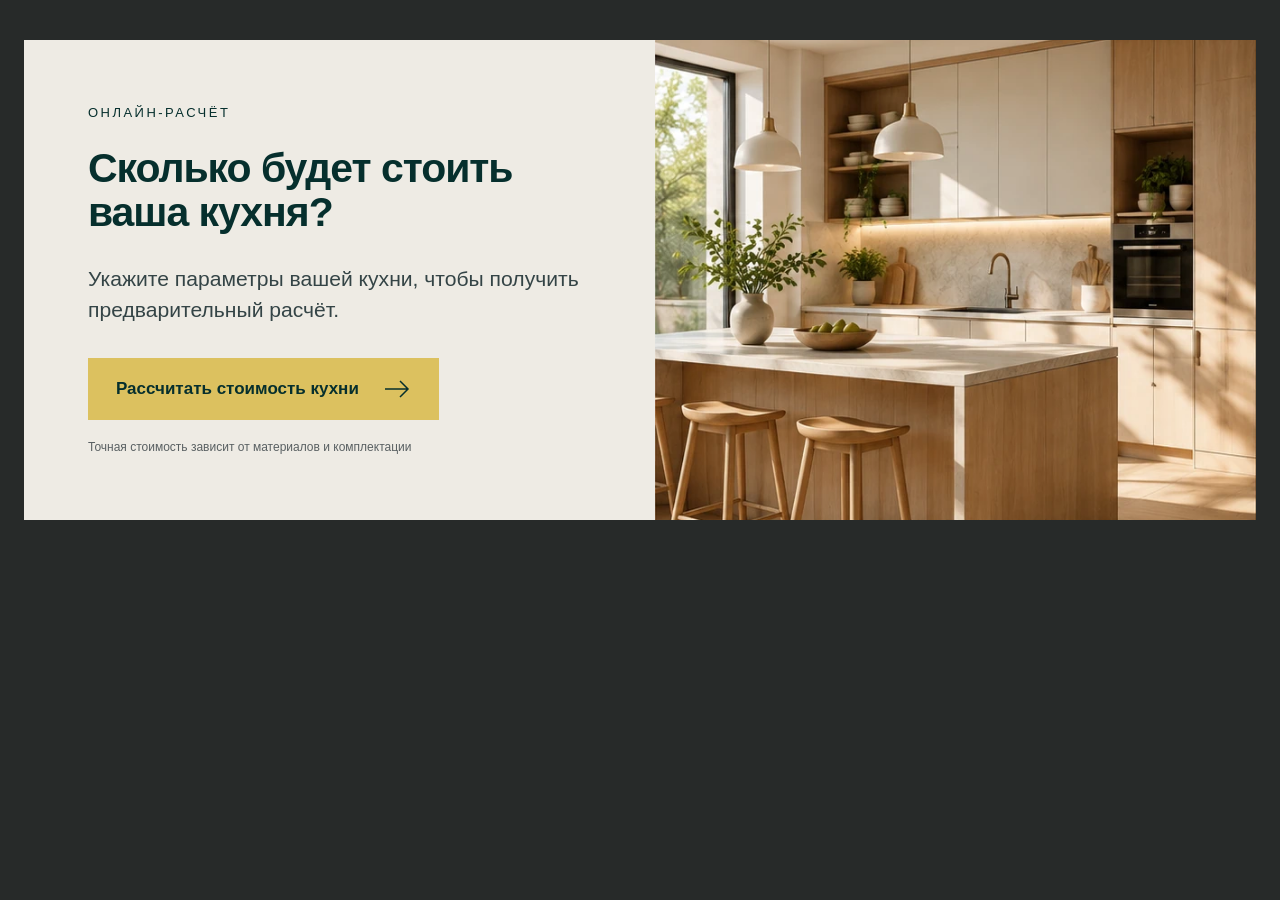
==== kitchen-calculator/index.html @ 4f3a74c7 "Add kitchen calculator CTA with responsive layout and WebP image" ====
<!doctype html><html lang="ru"><head><meta charset="utf-8"><meta name="viewport" content="width=device-width,initial-scale=1"><title>Расчёт кухни — Розмарин</title><link rel="stylesheet" href="style.css"><script src="script.js" defer></script><style>body{margin:0;background:#272a29;padding:40px 24px}main{max-width:1440px;margin:auto}@media(max-width:760px){body{padding:0}}</style></head><body><main><section class="rm-kitchen" aria-label="Расчёт стоимости кухни">
  <div class="rm-kitchen__content">
    <p class="rm-kitchen__eyebrow">Онлайн-расчёт</p>
    <h2 class="rm-kitchen__title">Сколько будет стоить ваша кухня?</h2>
    <p class="rm-kitchen__text">Укажите параметры вашей кухни, чтобы получить предварительный расчёт.</p>
    <button class="rm-kitchen__button" type="button" data-kitchen-open="kitchen-calculator-popup" aria-haspopup="dialog" aria-controls="kitchen-calculator-popup">
      <span>Рассчитать стоимость кухни</span>
      <svg width="28" height="24" viewBox="0 0 28 24" fill="none" aria-hidden="true"><path d="M2 12h23M17 4l8 8-8 8" stroke="currentColor" stroke-width="1.5"/></svg>
    </button>
    <p class="rm-kitchen__note">Точная стоимость зависит от материалов и комплектации</p>
  </div>
  <div class="rm-kitchen__visual">
    <img class="rm-kitchen__image skiplazy" src="images/kitchen.webp" width="666" height="550" alt="Светлая кухня с деревянными фасадами и островом" loading="lazy" decoding="async">
  </div>
</section>
<dialog id="kitchen-calculator-popup" class="rm-kitchen-dialog" aria-labelledby="kitchen-dialog-title">
  <div class="rm-kitchen-dialog__header"><h2 id="kitchen-dialog-title" class="rm-kitchen-dialog__title">Расчёт стоимости кухни</h2><button type="button" class="rm-kitchen-dialog__close" data-kitchen-close aria-label="Закрыть окно" autofocus>×</button></div>
  <!-- Replace this demo paragraph with your existing kitchen calculator. -->
  <p>Демонстрация всплывающего окна. При установке сюда подключается ваш действующий калькулятор кухни.</p>
</dialog></main></body></html>
---- kitchen-calculator/style.css ----
.rm-kitchen{--rk-ink:#062f2d;--rk-bg:#eeebe4;--rk-gold:#dcc15f;display:grid;grid-template-columns:1.05fr 1fr;width:100%;background:var(--rk-bg);color:var(--rk-ink);font-family:Arial,Helvetica,sans-serif;line-height:1.4}
.rm-kitchen,.rm-kitchen *{box-sizing:border-box}
.rm-kitchen__content{padding:clamp(32px,5vw,72px);align-self:center;min-width:0}
.rm-kitchen__eyebrow{margin:0 0 24px;font-size:13px;font-weight:400;letter-spacing:.19em;text-transform:uppercase}
.rm-kitchen__title{margin:0;font-size:clamp(30px,3.2vw,52px);font-weight:700;line-height:1.08;letter-spacing:-.025em;max-width:620px;color:var(--rk-ink)}
.rm-kitchen__text{margin:28px 0 32px;max-width:510px;font-size:clamp(17px,1.65vw,22px);line-height:1.5;color:#344446}
.rm-kitchen__button{display:inline-flex;justify-content:space-between;align-items:center;gap:24px;max-width:100%;min-height:62px;padding:17px 28px;border:0;border-radius:0;background:var(--rk-gold);color:var(--rk-ink);font:600 17px/1.35 Arial,Helvetica,sans-serif;text-align:left;cursor:pointer;transition:background .2s ease}
.rm-kitchen__button svg{flex:0 0 28px}
.rm-kitchen__button:focus-visible{outline:3px solid var(--rk-ink);outline-offset:4px}
.rm-kitchen__note{margin:18px 0 0;max-width:510px;color:#596062;font-size:12px;line-height:1.5}
.rm-kitchen__visual{position:relative;min-height:460px;overflow:hidden;background:#c3b197}
.rm-kitchen__image{position:absolute;inset:0;display:block;width:100%;height:100%;object-fit:cover;object-position:center}
@media(hover:hover){.rm-kitchen__button:hover{background:#e5cd77}}
@media(max-width:1050px) and (min-width:761px){.rm-kitchen__content{padding:32px}.rm-kitchen__button{padding:16px 20px;font-size:15px;gap:16px}.rm-kitchen__visual{min-height:440px}}
@media(max-width:760px){.rm-kitchen{grid-template-columns:minmax(0,1fr)}.rm-kitchen__visual{grid-row:1;min-height:0;aspect-ratio:1.5}.rm-kitchen__image{object-position:center 55%}.rm-kitchen__content{padding:28px 24px 30px}.rm-kitchen__eyebrow{font-size:11px;margin-bottom:18px}.rm-kitchen__title{font-size:clamp(28px,6.7vw,40px);max-width:510px}.rm-kitchen__text{font-size:17px;margin:20px 0 28px}.rm-kitchen__button{width:100%;padding:17px 20px;font-size:15px;gap:12px}.rm-kitchen__note{margin-top:16px;font-size:12px}}
@media(prefers-reduced-motion:reduce){.rm-kitchen__button{transition:none}}
/* Optional native dialog; only applies to this block's popup. */
.rm-kitchen-dialog{box-sizing:border-box;width:min(720px,calc(100% - 32px));max-height:calc(100dvh - 32px);padding:32px;border:0;background:#eeebe4;color:#062f2d;font:16px/1.5 Arial,Helvetica,sans-serif;overflow:auto}
.rm-kitchen-dialog::backdrop{background:rgba(0,20,18,.7)}
.rm-kitchen-dialog__header{display:flex;align-items:flex-start;justify-content:space-between;gap:20px;margin-bottom:24px}
.rm-kitchen-dialog__title{margin:0;font-size:26px;line-height:1.2}
.rm-kitchen-dialog__close{flex:0 0 44px;width:44px;height:44px;padding:0;border:1px solid #a9aaa1;background:transparent;color:inherit;font:28px/1 Arial,sans-serif;cursor:pointer}
.rm-kitchen-dialog__close:focus-visible{outline:2px solid #062f2d;outline-offset:3px}
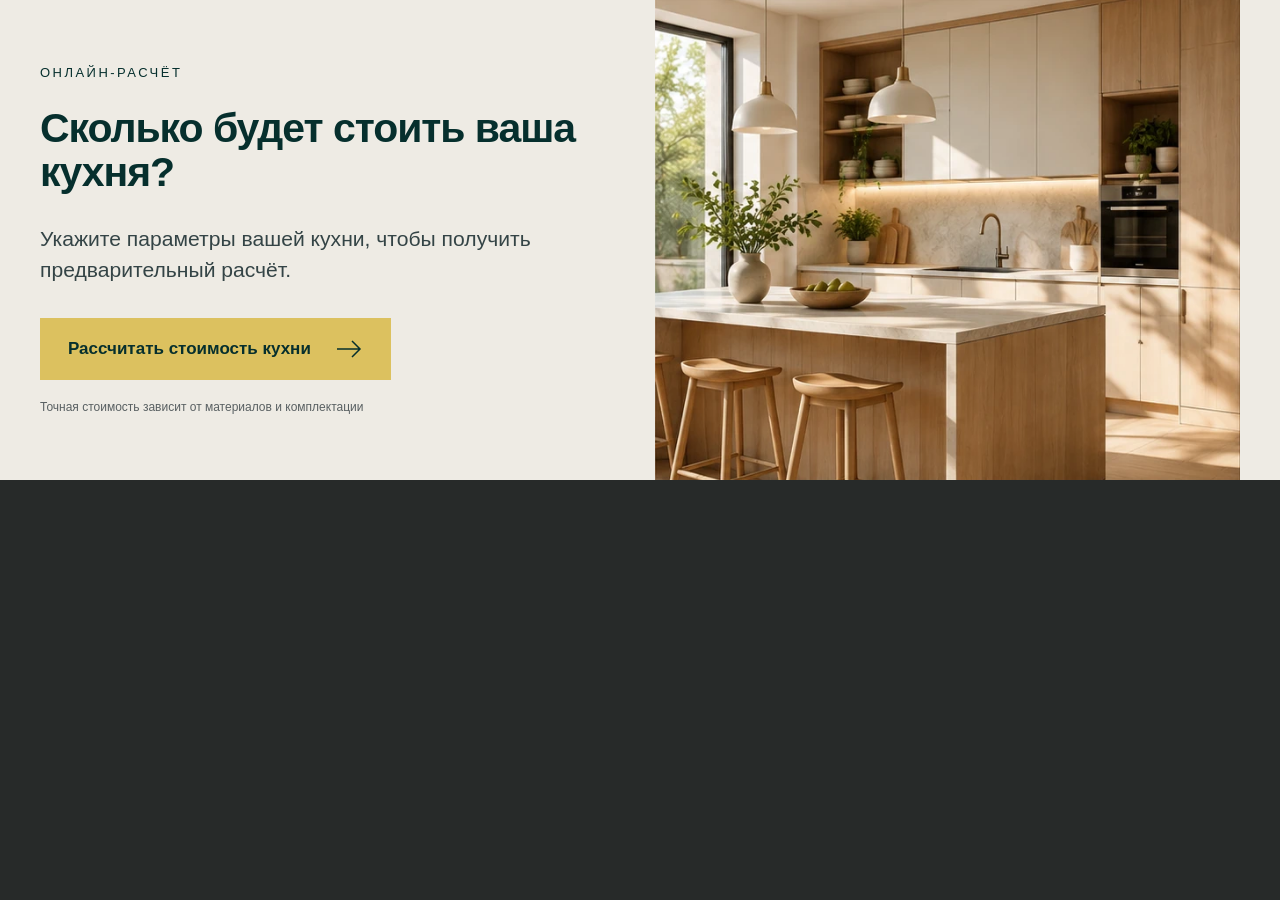
==== commit cbc420c4: "Align kitchen CTA content with catalog container on full-width background" ====
--- a/kitchen-calculator/index.html
+++ b/kitchen-calculator/index.html
@@ -1,4 +1,5 @@
-<!doctype html><html lang="ru"><head><meta charset="utf-8"><meta name="viewport" content="width=device-width,initial-scale=1"><title>Расчёт кухни — Розмарин</title><link rel="stylesheet" href="style.css"><script src="script.js" defer></script><style>body{margin:0;background:#272a29;padding:40px 24px}main{max-width:1440px;margin:auto}@media(max-width:760px){body{padding:0}}</style></head><body><main><section class="rm-kitchen" aria-label="Расчёт стоимости кухни">
+<!doctype html><html lang="ru"><head><meta charset="utf-8"><meta name="viewport" content="width=device-width,initial-scale=1"><title>Расчёт кухни — Розмарин</title><link rel="stylesheet" href="style.css"><script src="script.js" defer></script><style>body{margin:0;background:#272a29}main{width:100%;margin:0}</style></head><body><main><section class="rm-kitchen" aria-label="Расчёт стоимости кухни">
+  <div class="rm-kitchen__container">
   <div class="rm-kitchen__content">
     <p class="rm-kitchen__eyebrow">Онлайн-расчёт</p>
     <h2 class="rm-kitchen__title">Сколько будет стоить ваша кухня?</h2>
@@ -12,6 +13,7 @@
   <div class="rm-kitchen__visual">
     <img class="rm-kitchen__image skiplazy" src="images/kitchen.webp" width="666" height="550" alt="Светлая кухня с деревянными фасадами и островом" loading="lazy" decoding="async">
   </div>
+  </div>
 </section>
 <dialog id="kitchen-calculator-popup" class="rm-kitchen-dialog" aria-labelledby="kitchen-dialog-title">
   <div class="rm-kitchen-dialog__header"><h2 id="kitchen-dialog-title" class="rm-kitchen-dialog__title">Расчёт стоимости кухни</h2><button type="button" class="rm-kitchen-dialog__close" data-kitchen-close aria-label="Закрыть окно" autofocus>×</button></div>
--- a/kitchen-calculator/style.css
+++ b/kitchen-calculator/style.css
@@ -1,6 +1,7 @@
-.rm-kitchen{--rk-ink:#062f2d;--rk-bg:#eeebe4;--rk-gold:#dcc15f;display:grid;grid-template-columns:1.05fr 1fr;width:100%;background:var(--rk-bg);color:var(--rk-ink);font-family:Arial,Helvetica,sans-serif;line-height:1.4}
+.rm-kitchen{--rk-ink:#062f2d;--rk-bg:#eeebe4;--rk-gold:#dcc15f;width:100%;background:var(--rk-bg);color:var(--rk-ink);font-family:Arial,Helvetica,sans-serif;line-height:1.4}
 .rm-kitchen,.rm-kitchen *{box-sizing:border-box}
-.rm-kitchen__content{padding:clamp(32px,5vw,72px);align-self:center;min-width:0}
+.rm-kitchen__container{display:grid;grid-template-columns:minmax(0,1.05fr) minmax(0,1fr);width:calc(100% - 80px);max-width:1440px;margin-inline:auto}
+.rm-kitchen__content{padding:clamp(32px,5vw,72px) clamp(28px,4vw,64px) clamp(32px,5vw,72px) 0;align-self:center;min-width:0}
 .rm-kitchen__eyebrow{margin:0 0 24px;font-size:13px;font-weight:400;letter-spacing:.19em;text-transform:uppercase}
 .rm-kitchen__title{margin:0;font-size:clamp(30px,3.2vw,52px);font-weight:700;line-height:1.08;letter-spacing:-.025em;max-width:620px;color:var(--rk-ink)}
 .rm-kitchen__text{margin:28px 0 32px;max-width:510px;font-size:clamp(17px,1.65vw,22px);line-height:1.5;color:#344446}
@@ -11,8 +12,10 @@
 .rm-kitchen__visual{position:relative;min-height:460px;overflow:hidden;background:#c3b197}
 .rm-kitchen__image{position:absolute;inset:0;display:block;width:100%;height:100%;object-fit:cover;object-position:center}
 @media(hover:hover){.rm-kitchen__button:hover{background:#e5cd77}}
-@media(max-width:1050px) and (min-width:761px){.rm-kitchen__content{padding:32px}.rm-kitchen__button{padding:16px 20px;font-size:15px;gap:16px}.rm-kitchen__visual{min-height:440px}}
-@media(max-width:760px){.rm-kitchen{grid-template-columns:minmax(0,1fr)}.rm-kitchen__visual{grid-row:1;min-height:0;aspect-ratio:1.5}.rm-kitchen__image{object-position:center 55%}.rm-kitchen__content{padding:28px 24px 30px}.rm-kitchen__eyebrow{font-size:11px;margin-bottom:18px}.rm-kitchen__title{font-size:clamp(28px,6.7vw,40px);max-width:510px}.rm-kitchen__text{font-size:17px;margin:20px 0 28px}.rm-kitchen__button{width:100%;padding:17px 20px;font-size:15px;gap:12px}.rm-kitchen__note{margin-top:16px;font-size:12px}}
+@media(max-width:1050px) and (min-width:761px){.rm-kitchen__content{padding:32px 28px 32px 0}.rm-kitchen__button{padding:16px 20px;font-size:15px;gap:16px}.rm-kitchen__visual{min-height:440px}}
+@media(max-width:1000px){.rm-kitchen__container{width:calc(100% - 48px)}}
+@media(max-width:540px){.rm-kitchen__container{width:calc(100% - 32px)}}
+@media(max-width:760px){.rm-kitchen__container{grid-template-columns:minmax(0,1fr)}.rm-kitchen__visual{grid-row:1;min-height:0;aspect-ratio:1.5}.rm-kitchen__image{object-position:center 55%}.rm-kitchen__content{padding:28px 0 30px}.rm-kitchen__eyebrow{font-size:11px;margin-bottom:18px}.rm-kitchen__title{font-size:clamp(28px,6.7vw,40px);max-width:510px}.rm-kitchen__text{font-size:17px;margin:20px 0 28px}.rm-kitchen__button{width:100%;padding:17px 20px;font-size:15px;gap:12px}.rm-kitchen__note{margin-top:16px;font-size:12px}}
 @media(prefers-reduced-motion:reduce){.rm-kitchen__button{transition:none}}
 /* Optional native dialog; only applies to this block's popup. */
 .rm-kitchen-dialog{box-sizing:border-box;width:min(720px,calc(100% - 32px));max-height:calc(100dvh - 32px);padding:32px;border:0;background:#eeebe4;color:#062f2d;font:16px/1.5 Arial,Helvetica,sans-serif;overflow:auto}
